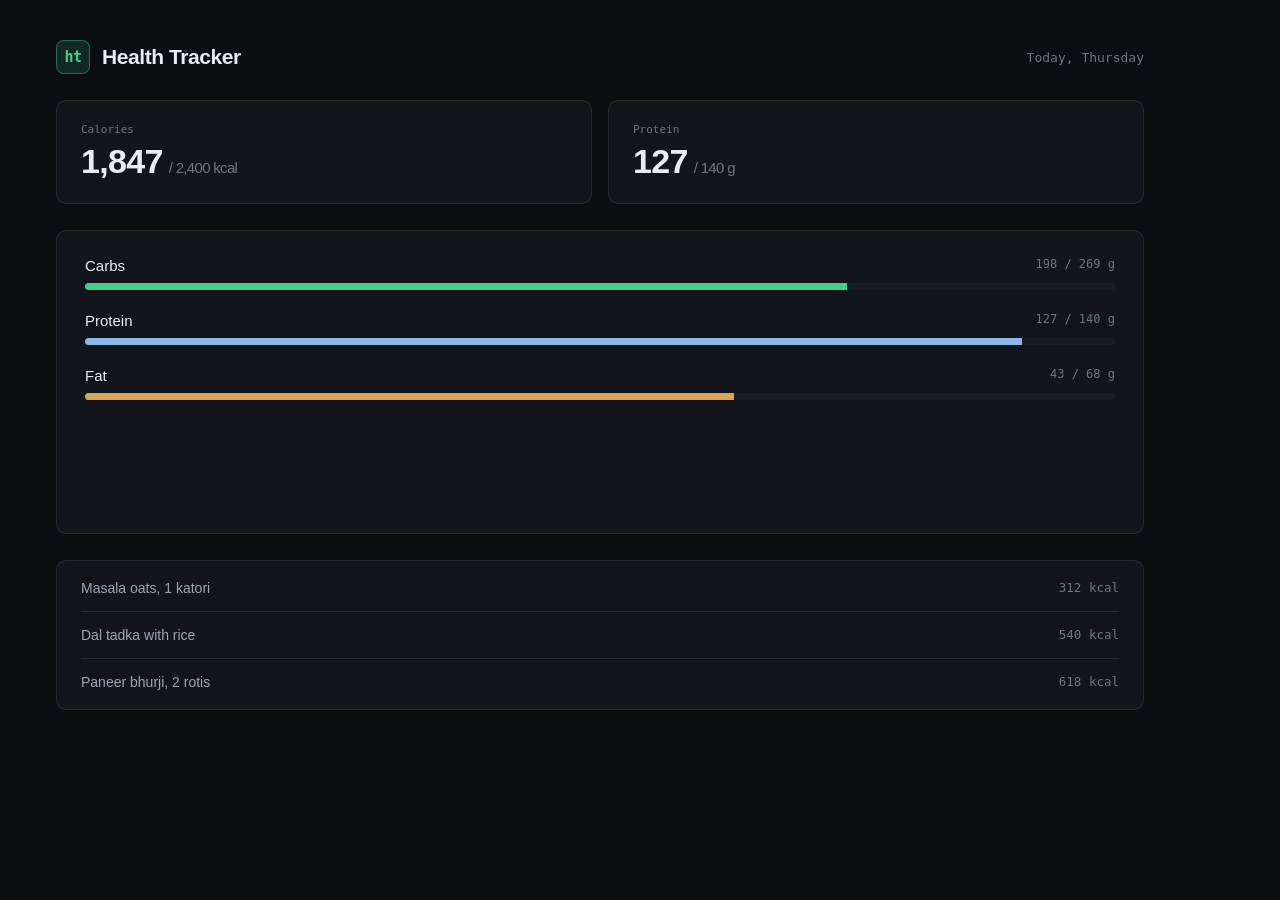
==== tools/previews/healthtracker.html @ 35ffefc0 "Replace raw app screenshots with on-brand preview renders The live-app screenshots clashed with the " ====
<!DOCTYPE html><html><head><meta charset="utf-8"><link rel="stylesheet" href="base.css"><style>
.grid{display:grid;grid-template-columns:1fr 1fr;gap:16px}
.kpi{padding:22px 24px}
.kpi .l{font-family:var(--mono);font-size:11px;color:var(--t3)}
.kpi .n{font-size:34px;font-weight:600;letter-spacing:-.02em;margin-top:6px}
.kpi .n small{font-size:15px;color:var(--t3);font-weight:400;margin-left:6px}
.macros{padding:26px 28px;display:flex;flex-direction:column;gap:22px;flex:1}
.m .head{display:flex;justify-content:space-between;margin-bottom:9px}
.m .head b{font-size:15px;font-weight:500}
.m .head span{font-family:var(--mono);font-size:12px;color:var(--t3)}
.track{height:7px;border-radius:4px;background:var(--panel2);overflow:hidden}
.fill{height:100%;background:var(--acc)}
.f1{width:74%}.f2{width:91%;background:#8ab8e8}.f3{width:63%;background:var(--warn)}
.meals{padding:4px 24px}
.meal{display:flex;justify-content:space-between;padding:15px 0;border-bottom:1px solid var(--border);font-size:14px}
.meal:last-child{border-bottom:0}
.meal span{color:var(--t2)}
.meal b{font-family:var(--mono);font-size:12.5px;font-weight:500;color:var(--t3)}
</style></head><body><div class="app">
  <div class="topbar">
    <div class="brand"><span class="mark">ht</span>Health Tracker</div>
    <div class="meta">Today, Thursday</div>
  </div>
  <div class="grid">
    <div class="panel kpi"><div class="l">Calories</div><div class="n">1,847<small>/ 2,400 kcal</small></div></div>
    <div class="panel kpi"><div class="l">Protein</div><div class="n">127<small>/ 140 g</small></div></div>
  </div>
  <div class="panel macros">
    <div class="m"><div class="head"><b>Carbs</b><span>198 / 269 g</span></div><div class="track"><div class="fill f1"></div></div></div>
    <div class="m"><div class="head"><b>Protein</b><span>127 / 140 g</span></div><div class="track"><div class="fill f2"></div></div></div>
    <div class="m"><div class="head"><b>Fat</b><span>43 / 68 g</span></div><div class="track"><div class="fill f3"></div></div></div>
  </div>
  <div class="panel meals">
    <div class="meal"><span>Masala oats, 1 katori</span><b>312 kcal</b></div>
    <div class="meal"><span>Dal tadka with rice</span><b>540 kcal</b></div>
    <div class="meal"><span>Paneer bhurji, 2 rotis</span><b>618 kcal</b></div>
  </div>
</div></body></html>
---- tools/previews/base.css ----
@font-face { font-family:'Space Grotesk'; font-weight:300 700; font-display:block;
  src:url('../public/fonts/space-grotesk-var-latin.woff2') format('woff2'); }
@font-face { font-family:'JetBrains Mono'; font-weight:100 800; font-display:block;
  src:url('../public/fonts/jetbrains-mono-var-latin.woff2') format('woff2'); }
:root{
  --bg:#0b0e11; --panel:#12161c; --panel2:#171c23;
  --border:rgba(232,237,242,.09); --border2:rgba(232,237,242,.17);
  --text:#e8edf2; --t2:#9aa6b2; --t3:#6a7682;
  --acc:#3ecf8e; --acc-soft:rgba(62,207,142,.14); --ink:#07130d;
  --warn:#d9a55a; --hot:#e06c5f;
  --sans:'Space Grotesk',sans-serif; --mono:'JetBrains Mono',monospace;
}
*{box-sizing:border-box;margin:0;padding:0}
body{background:var(--bg);color:var(--text);font-family:var(--sans);-webkit-font-smoothing:antialiased}
.app{width:1200px;height:750px;padding:40px 56px;display:flex;flex-direction:column;gap:26px}
.topbar{display:flex;align-items:center;justify-content:space-between}
.brand{display:flex;align-items:center;gap:12px;font-weight:600;font-size:21px;letter-spacing:-.02em}
.mark{width:34px;height:34px;border-radius:8px;background:var(--acc-soft);border:1px solid rgba(62,207,142,.4);
  display:flex;align-items:center;justify-content:center;color:var(--acc);font-family:var(--mono);font-size:15px;font-weight:700}
.meta{font-family:var(--mono);font-size:13px;color:var(--t3)}
.panel{background:var(--panel);border:1px solid var(--border);border-radius:10px}
.chip{font-family:var(--mono);font-size:11px;padding:4px 9px;border-radius:5px}
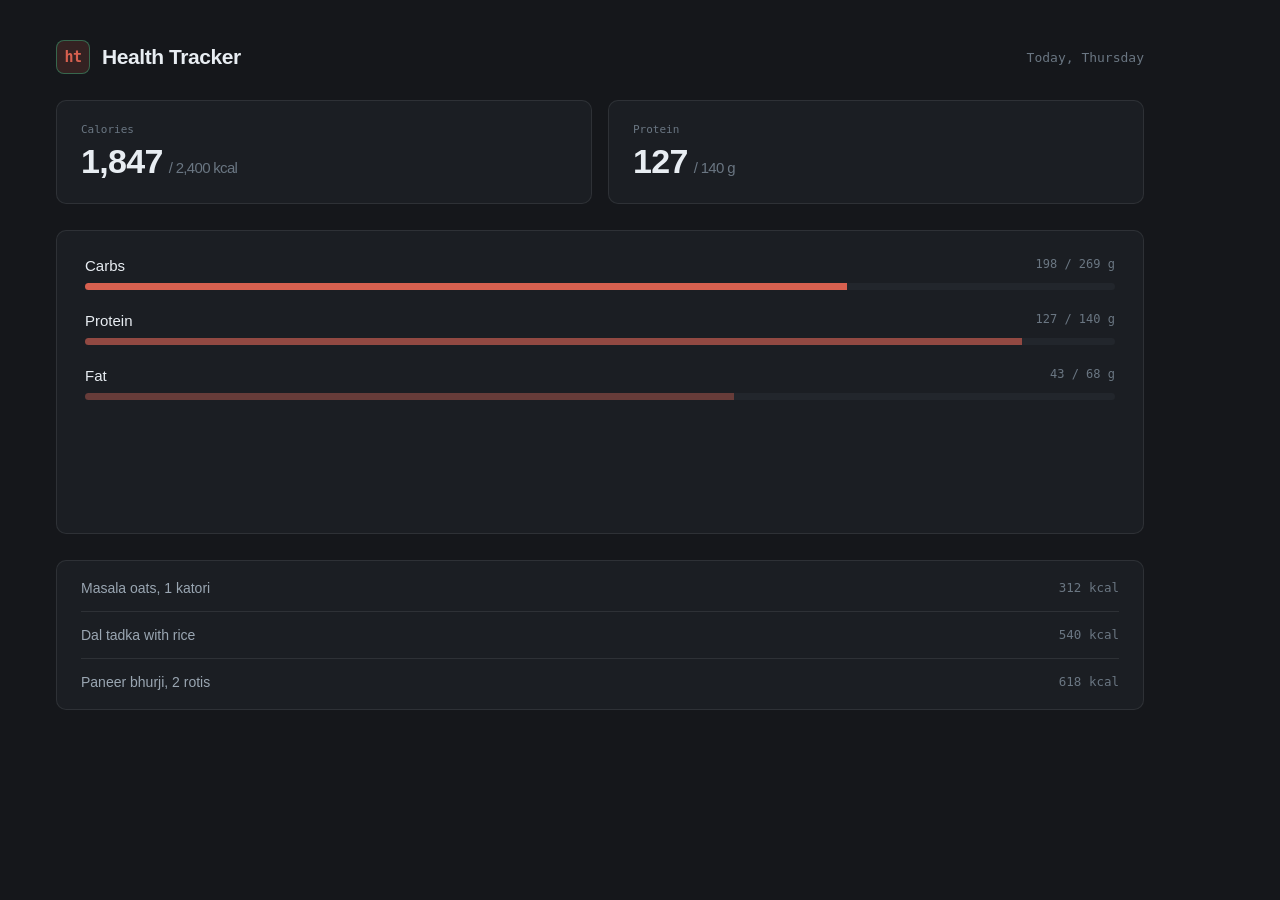
==== commit aca38542: "New UI: the assessment-dossier theme The whole site now reads like the reports WebVulnScanner writes" ====
--- a/tools/previews/healthtracker.html
+++ b/tools/previews/healthtracker.html
@@ -10,7 +10,7 @@
 .m .head span{font-family:var(--mono);font-size:12px;color:var(--t3)}
 .track{height:7px;border-radius:4px;background:var(--panel2);overflow:hidden}
 .fill{height:100%;background:var(--acc)}
-.f1{width:74%}.f2{width:91%;background:#8ab8e8}.f3{width:63%;background:var(--warn)}
+.f1{width:74%}.f2{width:91%;opacity:.62}.f3{width:63%;opacity:.38}
 .meals{padding:4px 24px}
 .meal{display:flex;justify-content:space-between;padding:15px 0;border-bottom:1px solid var(--border);font-size:14px}
 .meal:last-child{border-bottom:0}
--- a/tools/previews/base.css
+++ b/tools/previews/base.css
@@ -3,11 +3,11 @@
 @font-face { font-family:'JetBrains Mono'; font-weight:100 800; font-display:block;
   src:url('../public/fonts/jetbrains-mono-var-latin.woff2') format('woff2'); }
 :root{
-  --bg:#0b0e11; --panel:#12161c; --panel2:#171c23;
+  --bg:#15171b; --panel:#1b1e23; --panel2:#22262c;
   --border:rgba(232,237,242,.09); --border2:rgba(232,237,242,.17);
   --text:#e8edf2; --t2:#9aa6b2; --t3:#6a7682;
-  --acc:#3ecf8e; --acc-soft:rgba(62,207,142,.14); --ink:#07130d;
-  --warn:#d9a55a; --hot:#e06c5f;
+  --acc:#d7604f; --acc-soft:rgba(215,96,79,.16); --ink:#1a0d0a;
+  --warn:#d9a55a; --hot:#d7604f;
   --sans:'Space Grotesk',sans-serif; --mono:'JetBrains Mono',monospace;
 }
 *{box-sizing:border-box;margin:0;padding:0}
